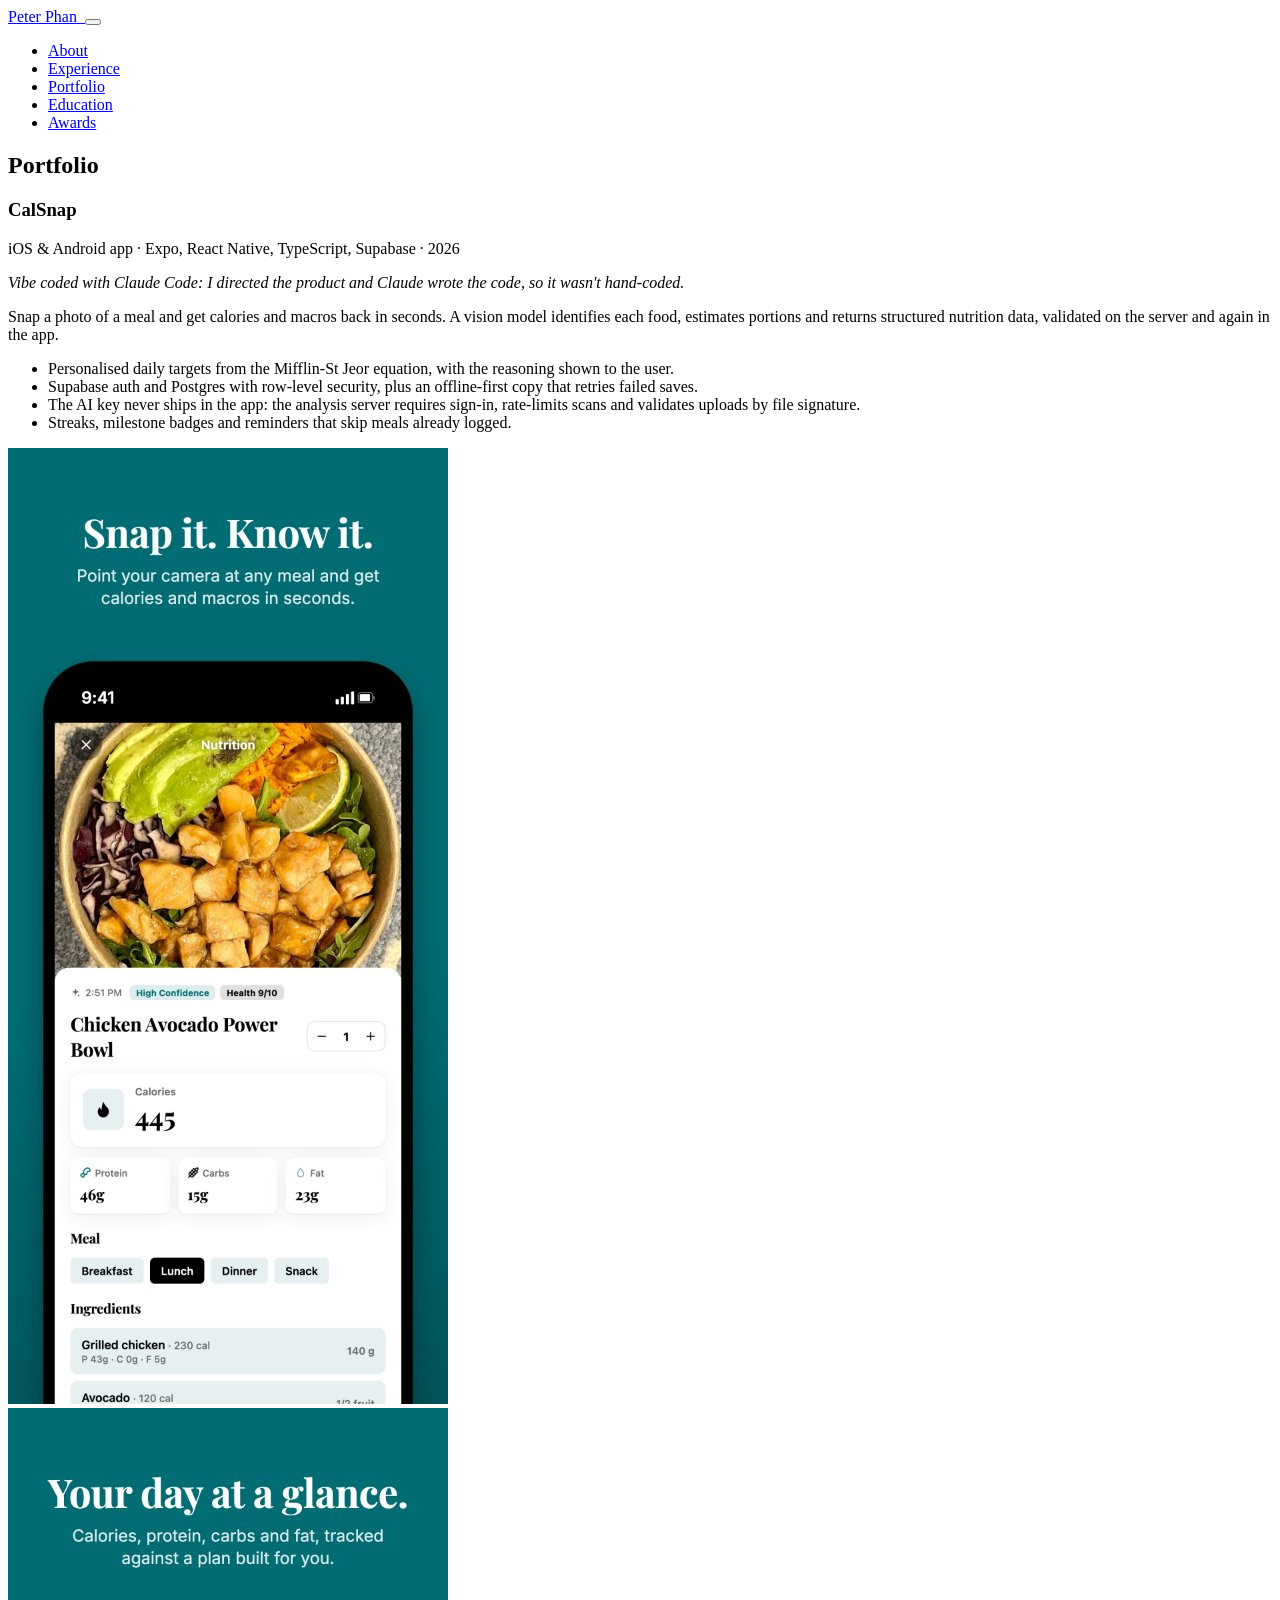
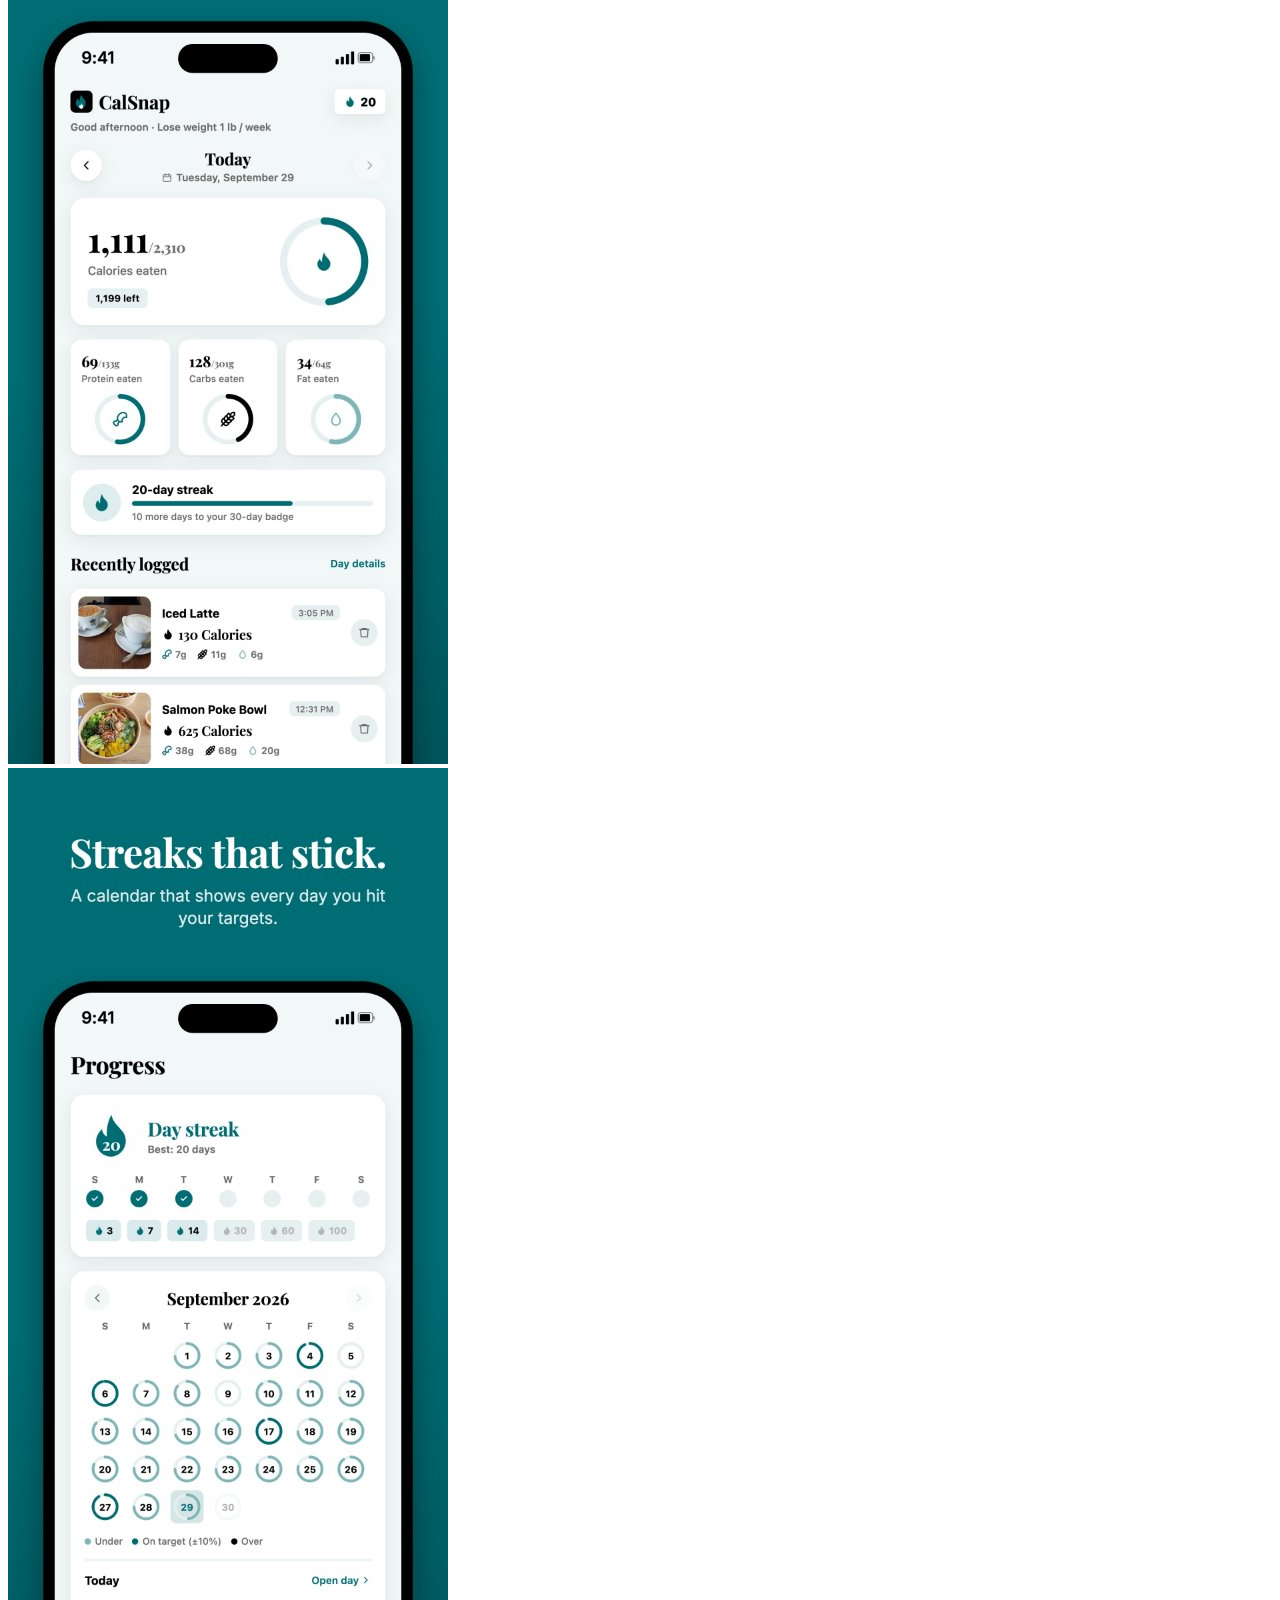
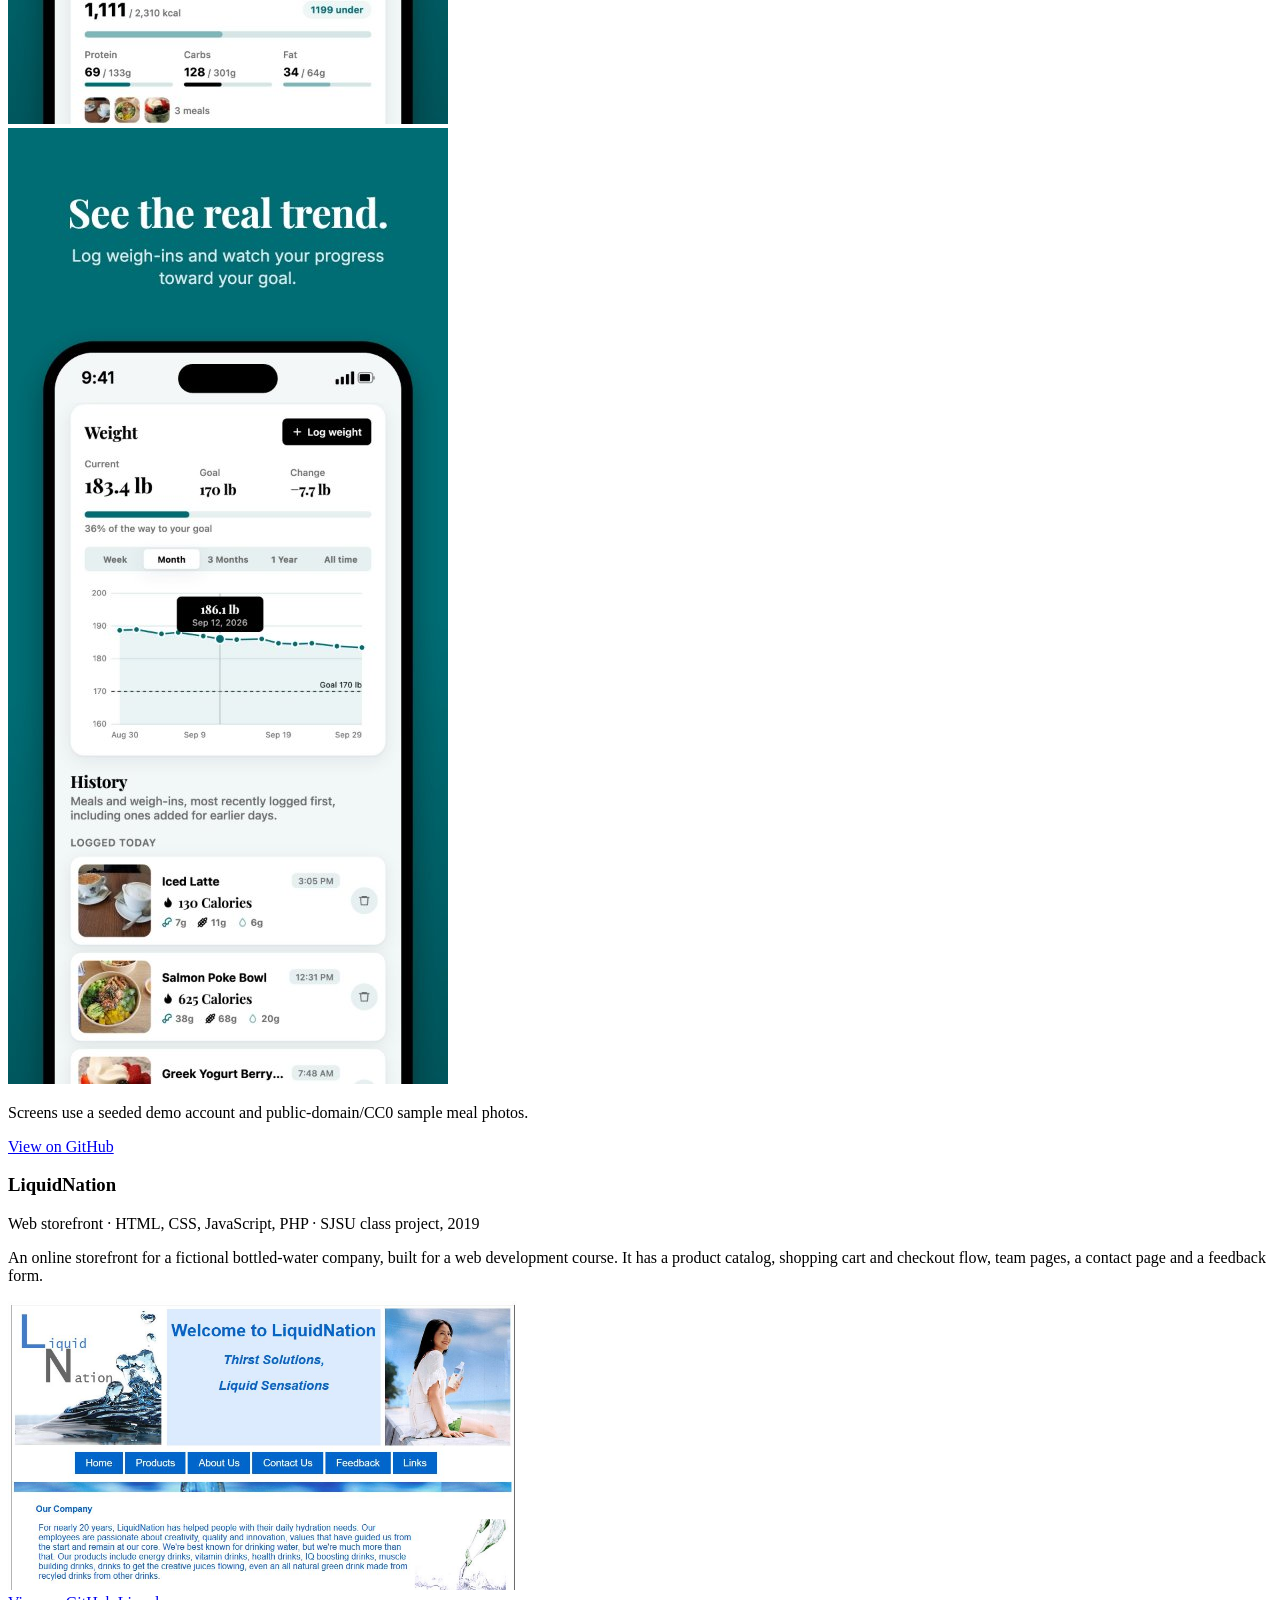
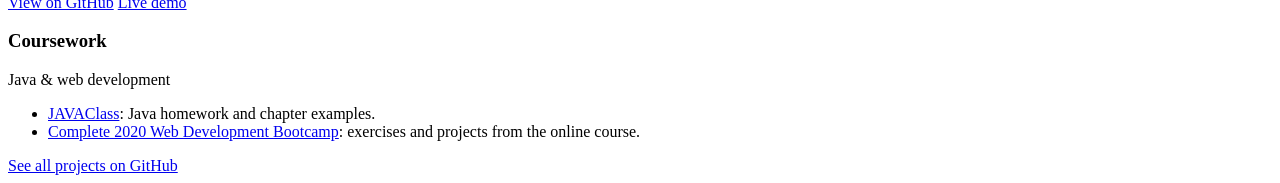
==== portfolio.html @ 84865133 "Move Portfolio to its own page Adds portfolio.html (same theme, nav links back to index.html section" ====
<!DOCTYPE html>
<html lang="en">

<head>

  <meta charset="utf-8">
  <meta name="viewport" content="width=device-width, initial-scale=1, shrink-to-fit=no">
  <meta name="description" content="Peter Phan's portfolio: CalSnap, LiquidNation and coursework projects.">
  <meta name="author" content="">

  <title>Portfolio - Peter Phan</title>

  <!-- Bootstrap core CSS -->
  <link href="vendor/bootstrap/css/bootstrap.min.css" rel="stylesheet">

  <!-- Custom fonts for this template -->
  <link href="https://fonts.googleapis.com/css?family=Saira+Extra+Condensed:500,700" rel="stylesheet">
  <link href="https://fonts.googleapis.com/css?family=Muli:400,400i,800,800i" rel="stylesheet">
  <link href="vendor/fontawesome-free/css/all.min.css" rel="stylesheet">

  <!-- Custom styles for this template -->
  <link href="css/resume.min.css" rel="stylesheet">

</head>

<body id="page-top">

  <nav class="navbar navbar-expand-lg navbar-dark bg-primary fixed-top" id="sideNav">
    <a class="navbar-brand" href="index.html#about">
      <span class="d-block d-lg-none">Peter Phan</span>
      <span class="d-none d-lg-block">
        <img class="img-fluid img-profile rounded-circle mx-auto mb-2" src="img/profile2.png" alt="">
      </span>
    </a>
    <button class="navbar-toggler" type="button" data-toggle="collapse" data-target="#navbarSupportedContent" aria-controls="navbarSupportedContent" aria-expanded="false" aria-label="Toggle navigation">
      <span class="navbar-toggler-icon"></span>
    </button>
    <div class="collapse navbar-collapse" id="navbarSupportedContent">
      <ul class="navbar-nav">
        <li class="nav-item"><a class="nav-link" href="index.html#about">About</a></li>
        <li class="nav-item"><a class="nav-link" href="index.html#experience">Experience</a></li>
        <li class="nav-item"><a class="nav-link active" href="portfolio.html">Portfolio</a></li>
        <li class="nav-item"><a class="nav-link" href="index.html#education">Education</a></li>
        <li class="nav-item"><a class="nav-link" href="index.html#awards">Awards</a></li>
      </ul>
    </div>
  </nav>

  <div class="container-fluid p-0">

    <section class="resume-section p-3 p-lg-5 d-flex align-items-center" id="portfolio">
      <div class="w-100">
        <h2 class="mb-5">Portfolio</h2>

        <div class="resume-item mb-5">
          <h3 class="mb-0">CalSnap</h3>
          <div class="subheading mb-3">iOS &amp; Android app &middot; Expo, React Native, TypeScript, Supabase &middot; 2026</div>
          <p><em>Vibe coded with Claude Code: I directed the product and Claude wrote the code, so it wasn't hand-coded.</em></p>
          <p>Snap a photo of a meal and get calories and macros back in seconds. A vision model identifies each food, estimates portions and returns structured nutrition data, validated on the server and again in the app.</p>
          <ul>
            <li>Personalised daily targets from the Mifflin-St Jeor equation, with the reasoning shown to the user.</li>
            <li>Supabase auth and Postgres with row-level security, plus an offline-first copy that retries failed saves.</li>
            <li>The AI key never ships in the app: the analysis server requires sign-in, rate-limits scans and validates uploads by file signature.</li>
            <li>Streaks, milestone badges and reminders that skip meals already logged.</li>
          </ul>
          <div class="row mb-3">
            <div class="col-6 col-md-3 mb-3"><img class="img-fluid rounded border" src="img/portfolio/calsnap-scan.jpg" alt="CalSnap scan result with a per-ingredient breakdown" loading="lazy"></div>
            <div class="col-6 col-md-3 mb-3"><img class="img-fluid rounded border" src="img/portfolio/calsnap-today.jpg" alt="CalSnap home screen with calorie and macro rings" loading="lazy"></div>
            <div class="col-6 col-md-3 mb-3"><img class="img-fluid rounded border" src="img/portfolio/calsnap-streaks.jpg" alt="CalSnap progress screen with streak and calendar" loading="lazy"></div>
            <div class="col-6 col-md-3 mb-3"><img class="img-fluid rounded border" src="img/portfolio/calsnap-weight.jpg" alt="CalSnap weight trend chart" loading="lazy"></div>
          </div>
          <p class="small text-muted">Screens use a seeded demo account and public-domain/CC0 sample meal photos.</p>
          <a class="btn btn-primary btn-sm" href="https://github.com/petephan/CalTracker"><i class="fab fa-github"></i> View on GitHub</a>
        </div>

        <div class="resume-item mb-5">
          <h3 class="mb-0">LiquidNation</h3>
          <div class="subheading mb-3">Web storefront &middot; HTML, CSS, JavaScript, PHP &middot; SJSU class project, 2019</div>
          <p>An online storefront for a fictional bottled-water company, built for a web development course. It has a product catalog, shopping cart and checkout flow, team pages, a contact page and a feedback form.</p>
          <a href="https://petephan.github.io/LiquidNation/"><img class="img-fluid rounded border mb-3" style="max-width: 32rem;" src="img/portfolio/liquidnation.jpg" alt="LiquidNation home page" loading="lazy"></a>
          <div>
            <a class="btn btn-primary btn-sm" href="https://github.com/petephan/LiquidNation"><i class="fab fa-github"></i> View on GitHub</a>
            <a class="btn btn-outline-primary btn-sm" href="https://petephan.github.io/LiquidNation/">Live demo</a>
          </div>
        </div>

        <div class="resume-item mb-5">
          <h3 class="mb-0">Coursework</h3>
          <div class="subheading mb-3">Java &amp; web development</div>
          <ul class="mb-3">
            <li><a href="https://github.com/petephan/JAVAClass">JAVAClass</a>: Java homework and chapter examples.</li>
            <li><a href="https://github.com/petephan/Complete2020WebDevBootcamp">Complete 2020 Web Development Bootcamp</a>: exercises and projects from the online course.</li>
          </ul>
        </div>

        <a href="https://github.com/petephan">See all projects on GitHub <i class="fas fa-arrow-right"></i></a>
      </div>
    </section>

  </div>

  <!-- Bootstrap core JavaScript -->
  <script src="vendor/jquery/jquery.min.js"></script>
  <script src="vendor/bootstrap/js/bootstrap.bundle.min.js"></script>

  <!-- Plugin JavaScript -->
  <script src="vendor/jquery-easing/jquery.easing.min.js"></script>

  <!-- Custom scripts for this template -->
  <script src="js/resume.min.js"></script>

</body>

</html>
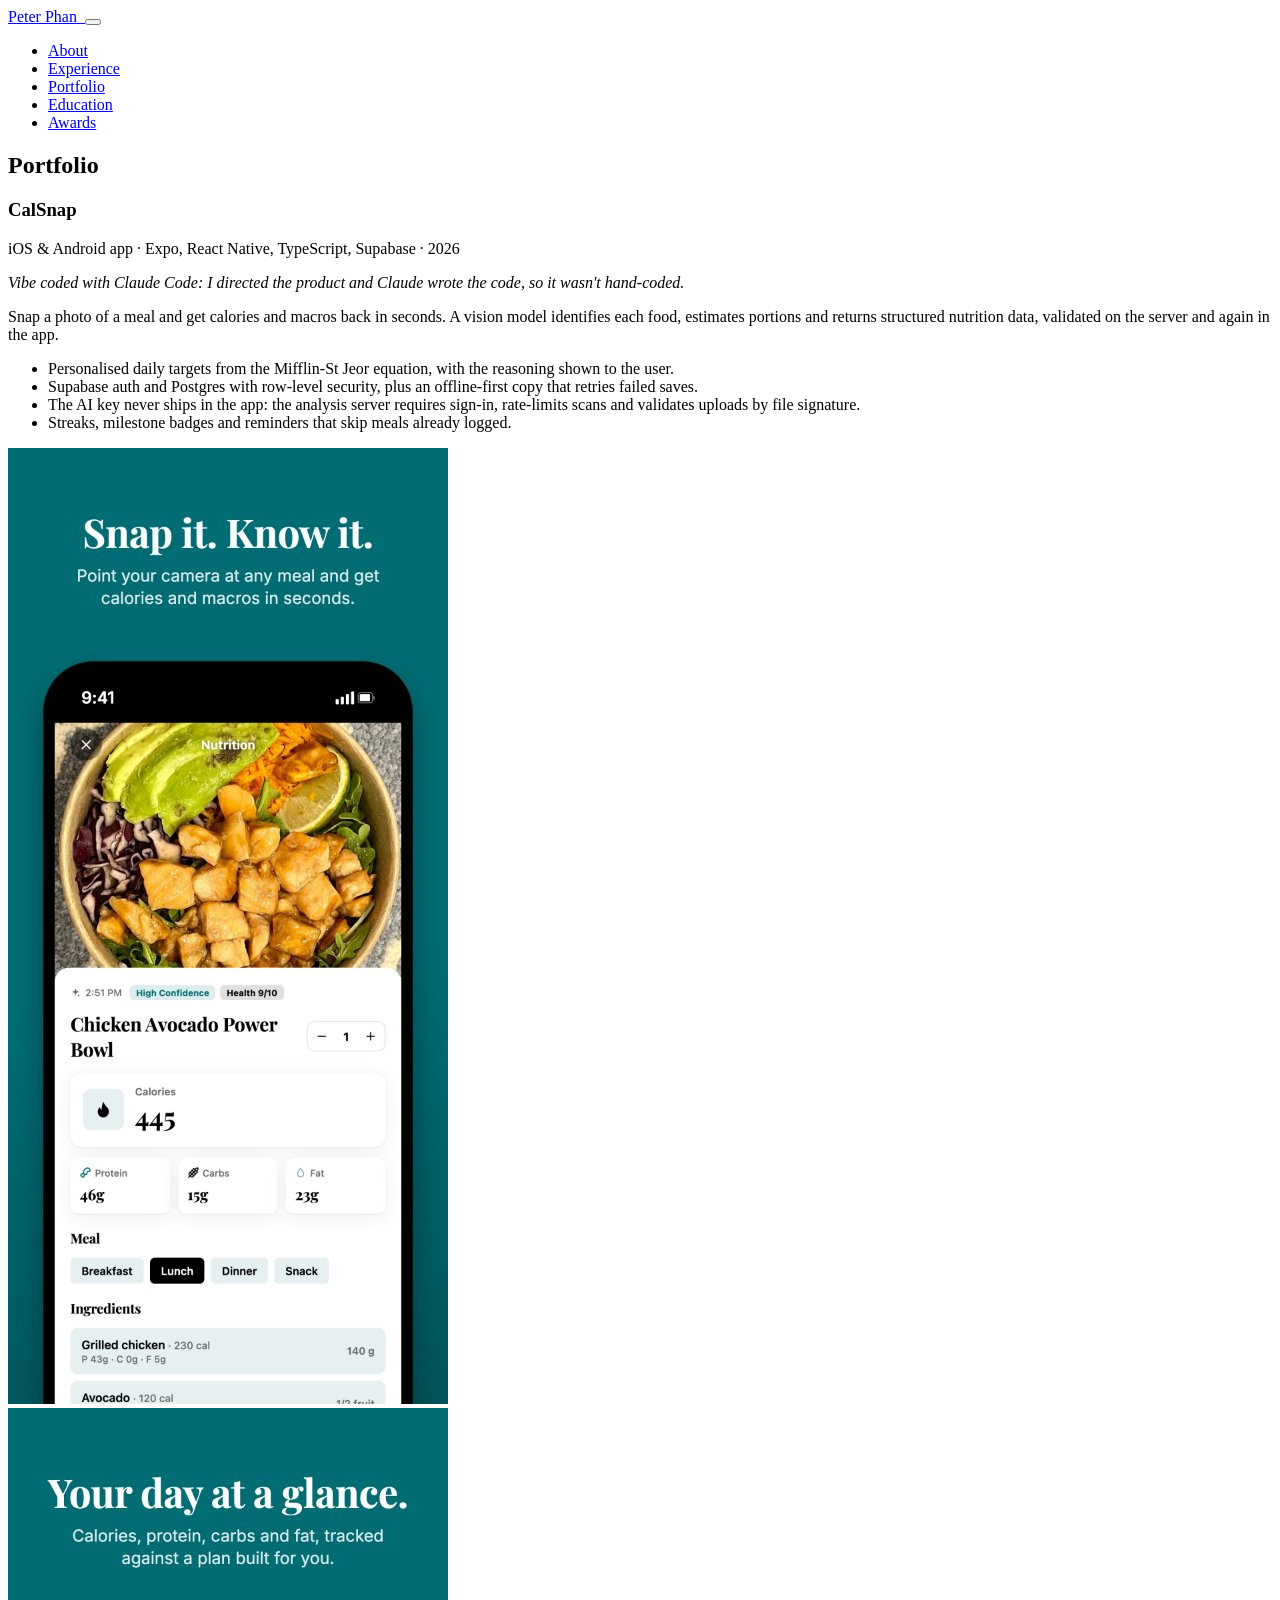
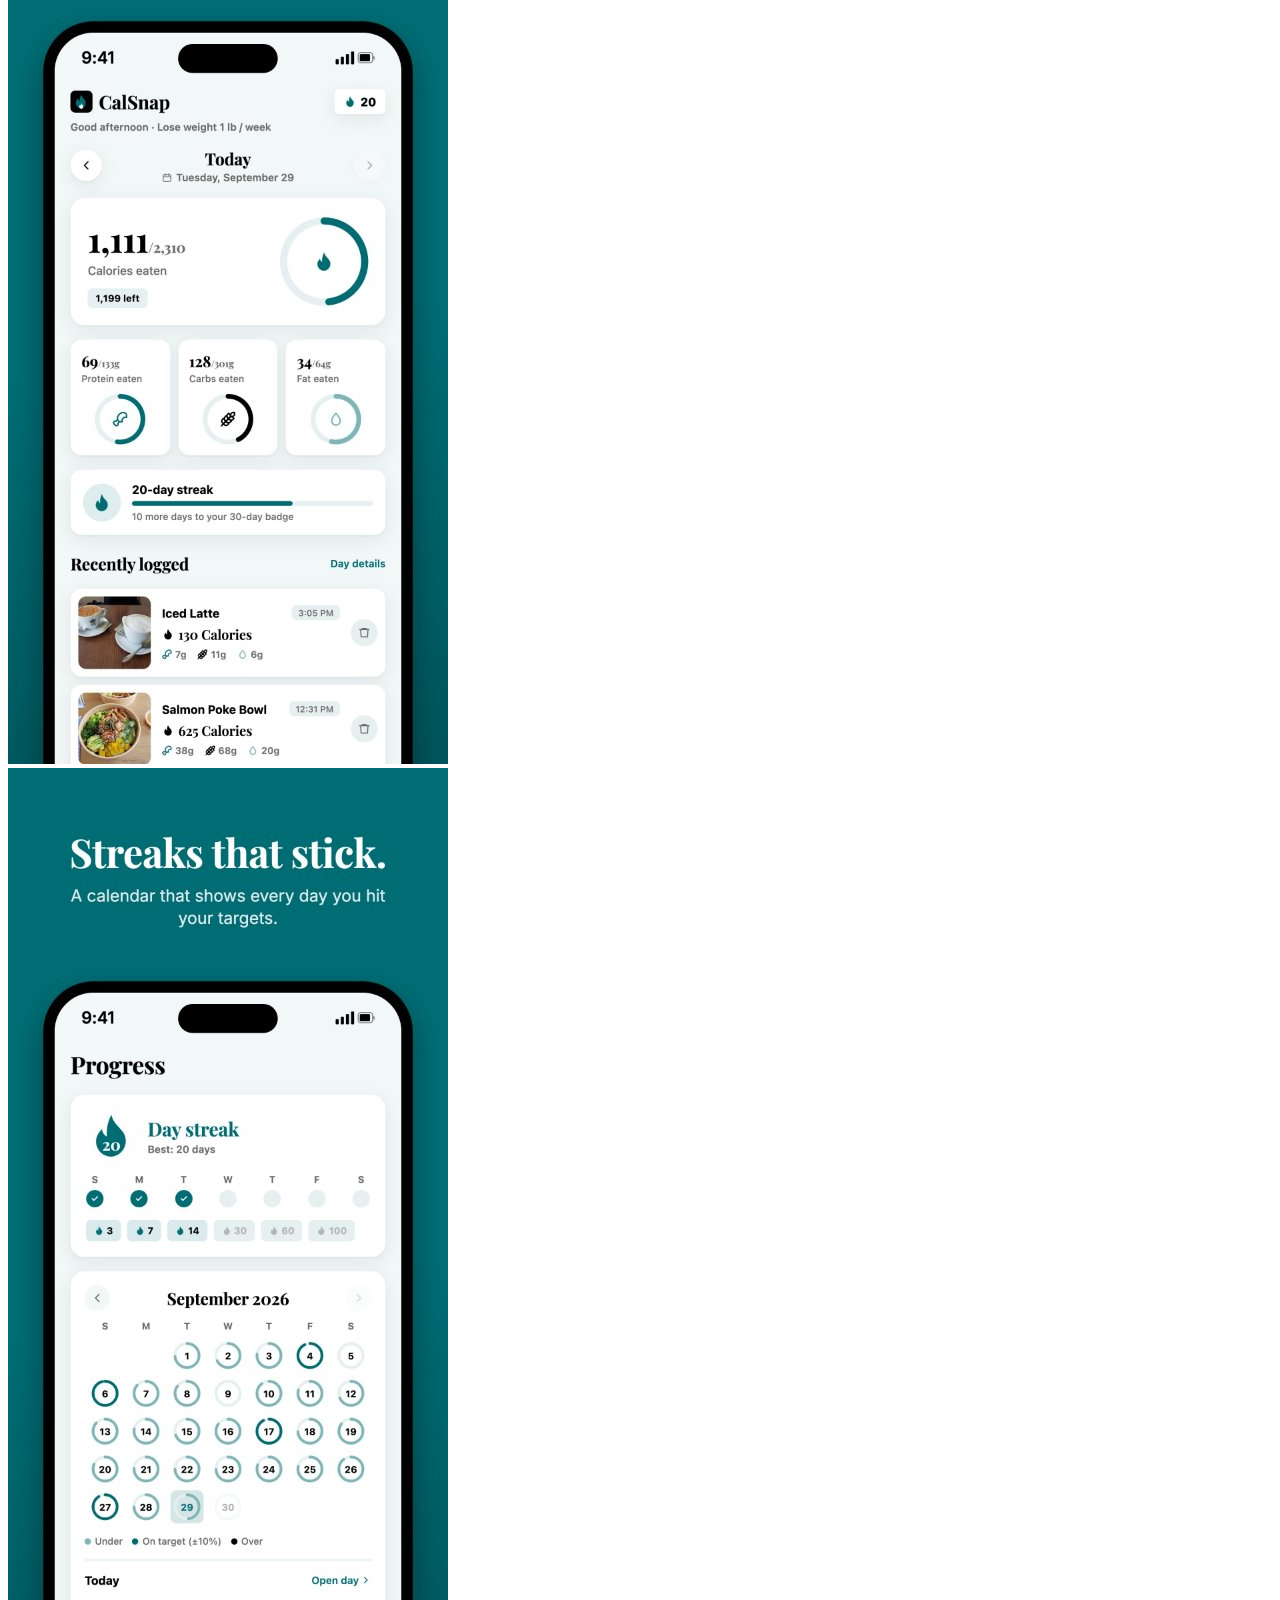
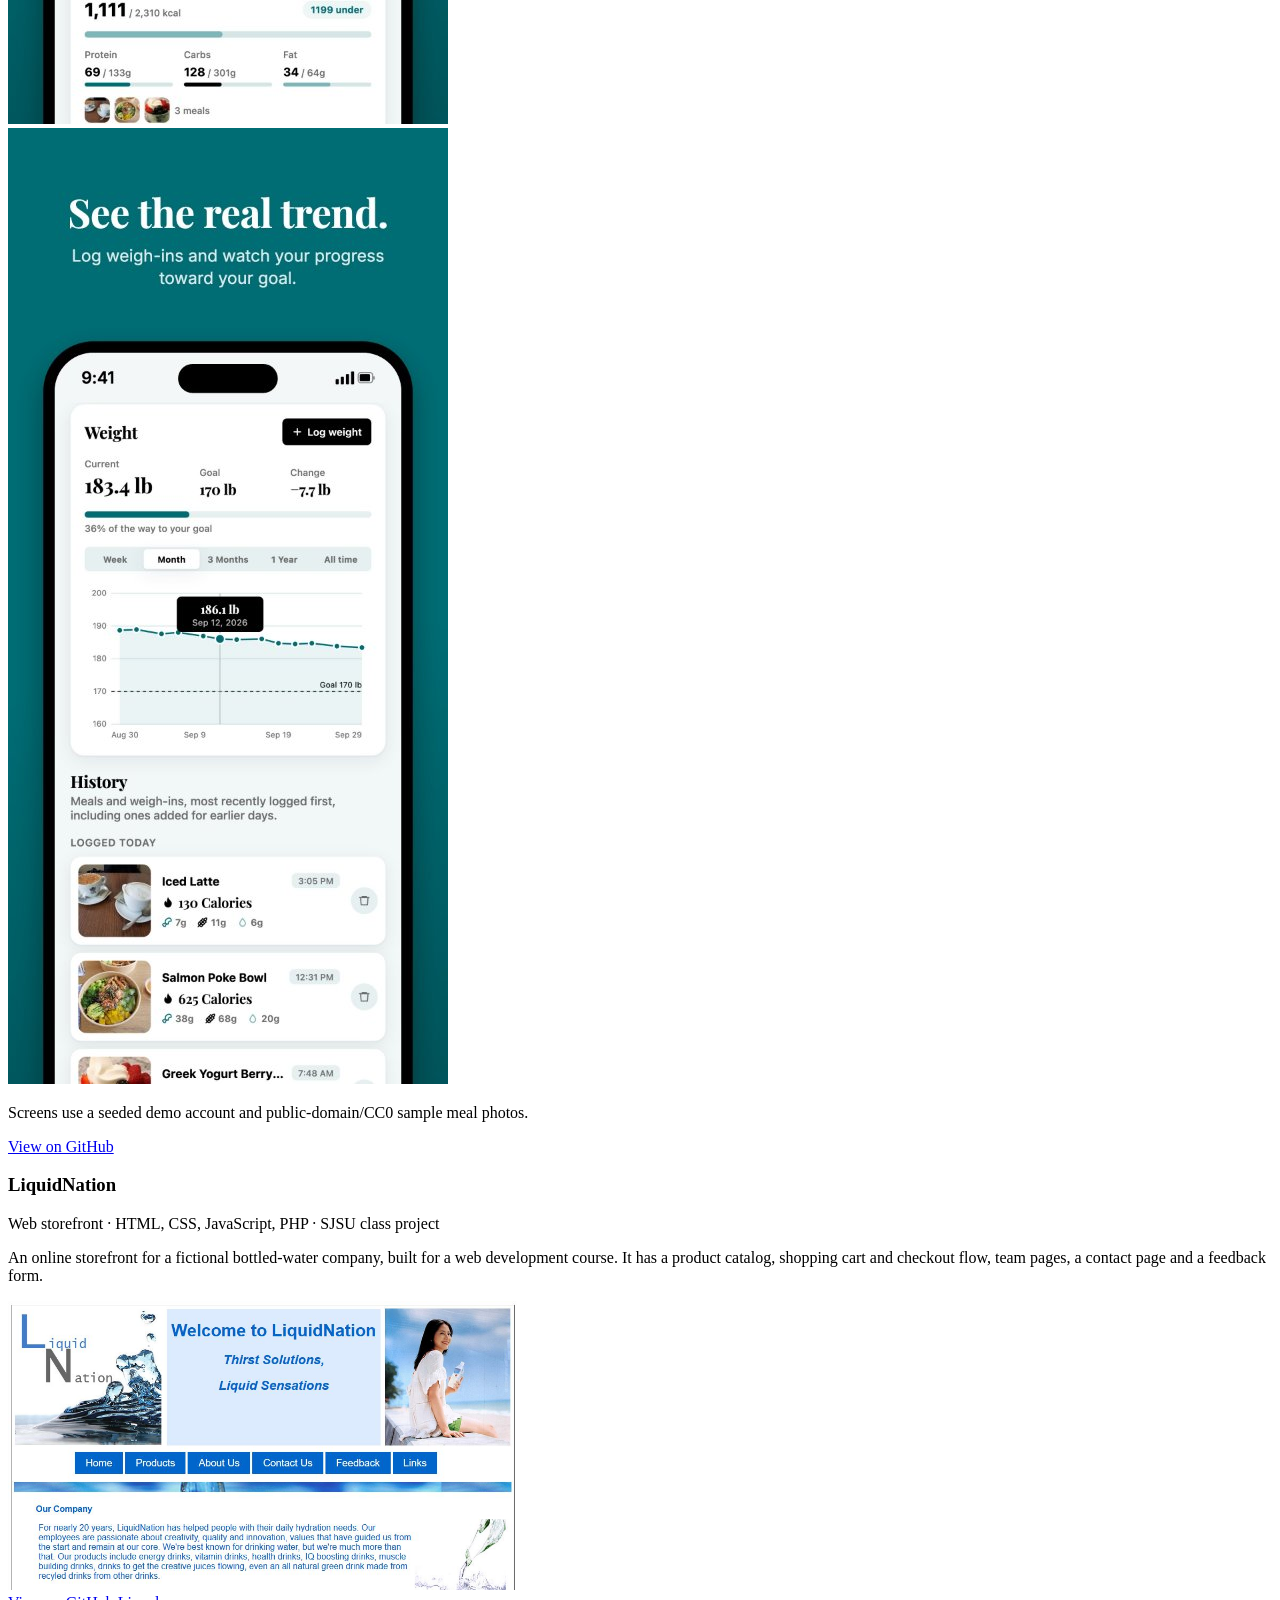
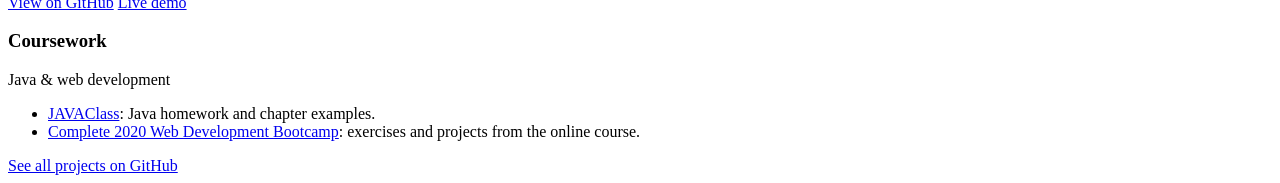
==== commit baa6d44e: "Update resume content, certifications and contact info - Location Mountain View, CA; new email; new " ====
--- a/portfolio.html
+++ b/portfolio.html
@@ -75,7 +75,7 @@
 
         <div class="resume-item mb-5">
           <h3 class="mb-0">LiquidNation</h3>
-          <div class="subheading mb-3">Web storefront &middot; HTML, CSS, JavaScript, PHP &middot; SJSU class project, 2019</div>
+          <div class="subheading mb-3">Web storefront &middot; HTML, CSS, JavaScript, PHP &middot; SJSU class project</div>
           <p>An online storefront for a fictional bottled-water company, built for a web development course. It has a product catalog, shopping cart and checkout flow, team pages, a contact page and a feedback form.</p>
           <a href="https://petephan.github.io/LiquidNation/"><img class="img-fluid rounded border mb-3" style="max-width: 32rem;" src="img/portfolio/liquidnation.jpg" alt="LiquidNation home page" loading="lazy"></a>
           <div>
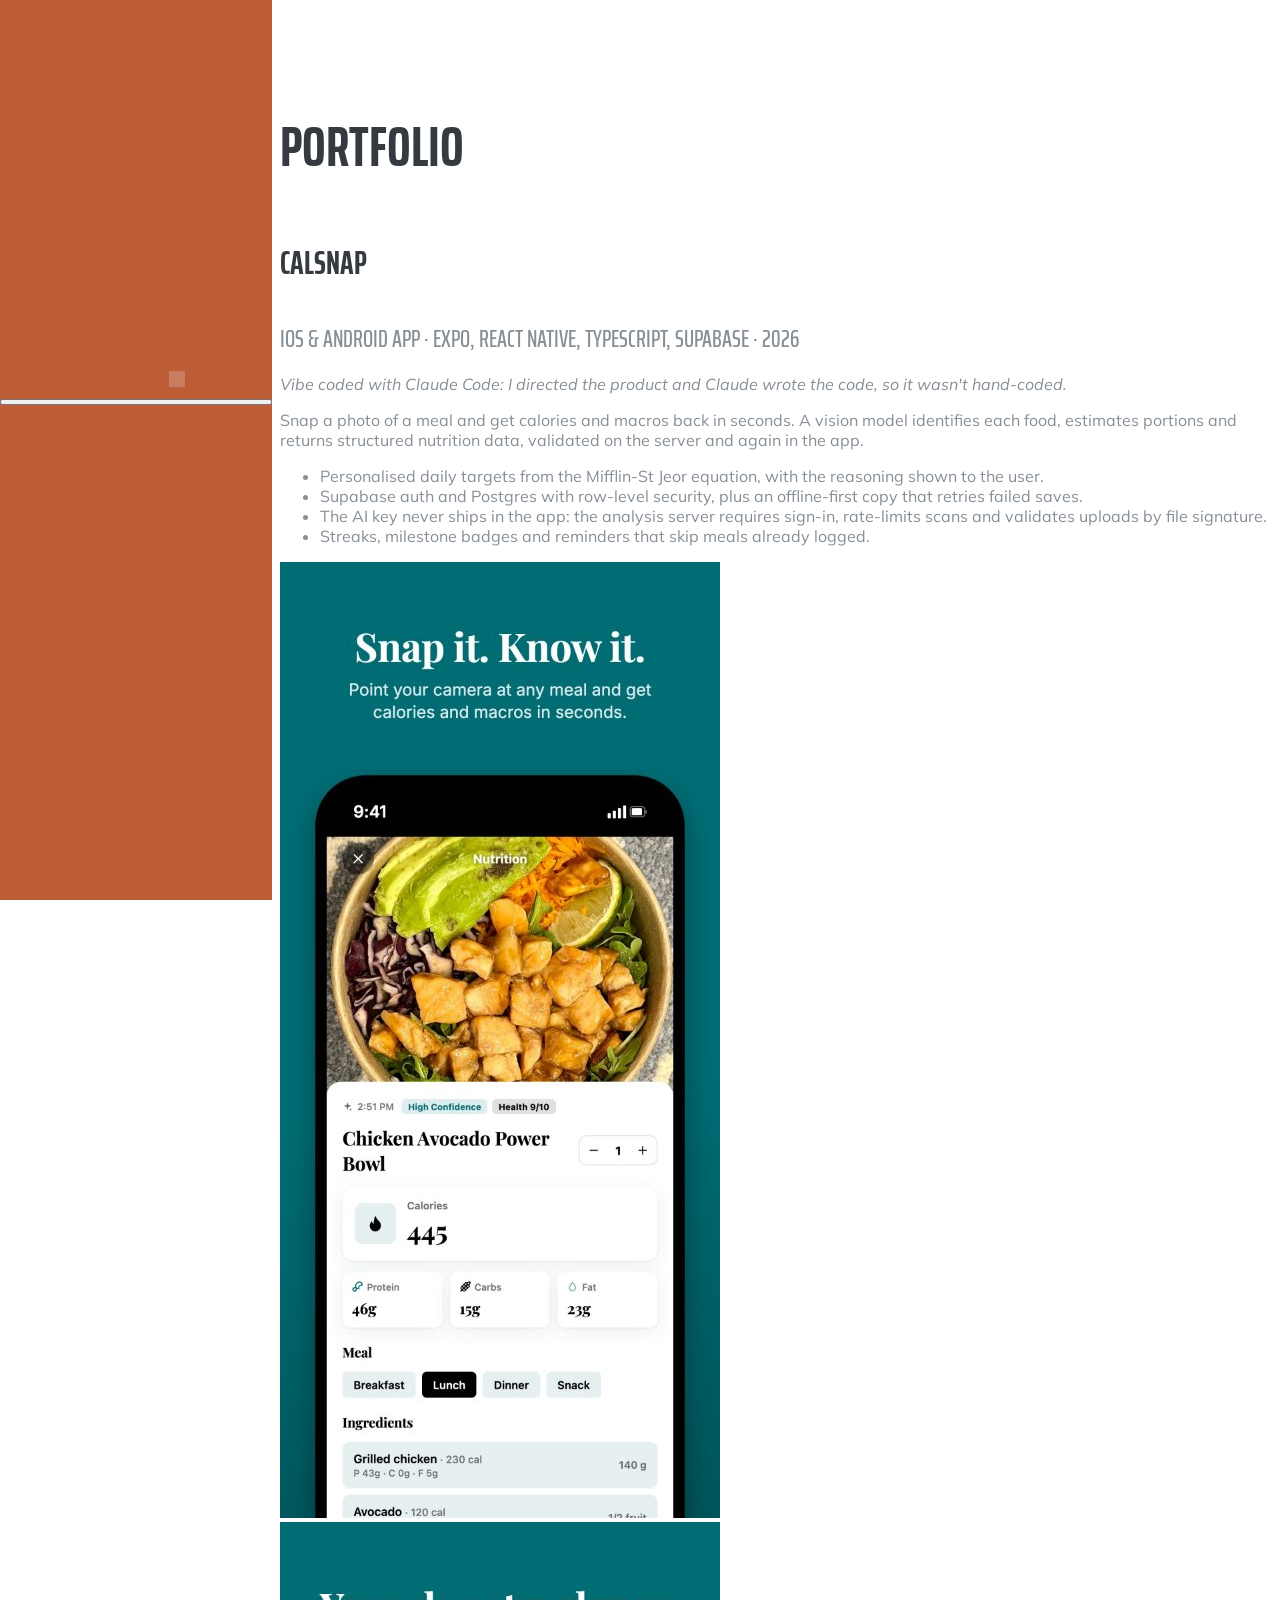
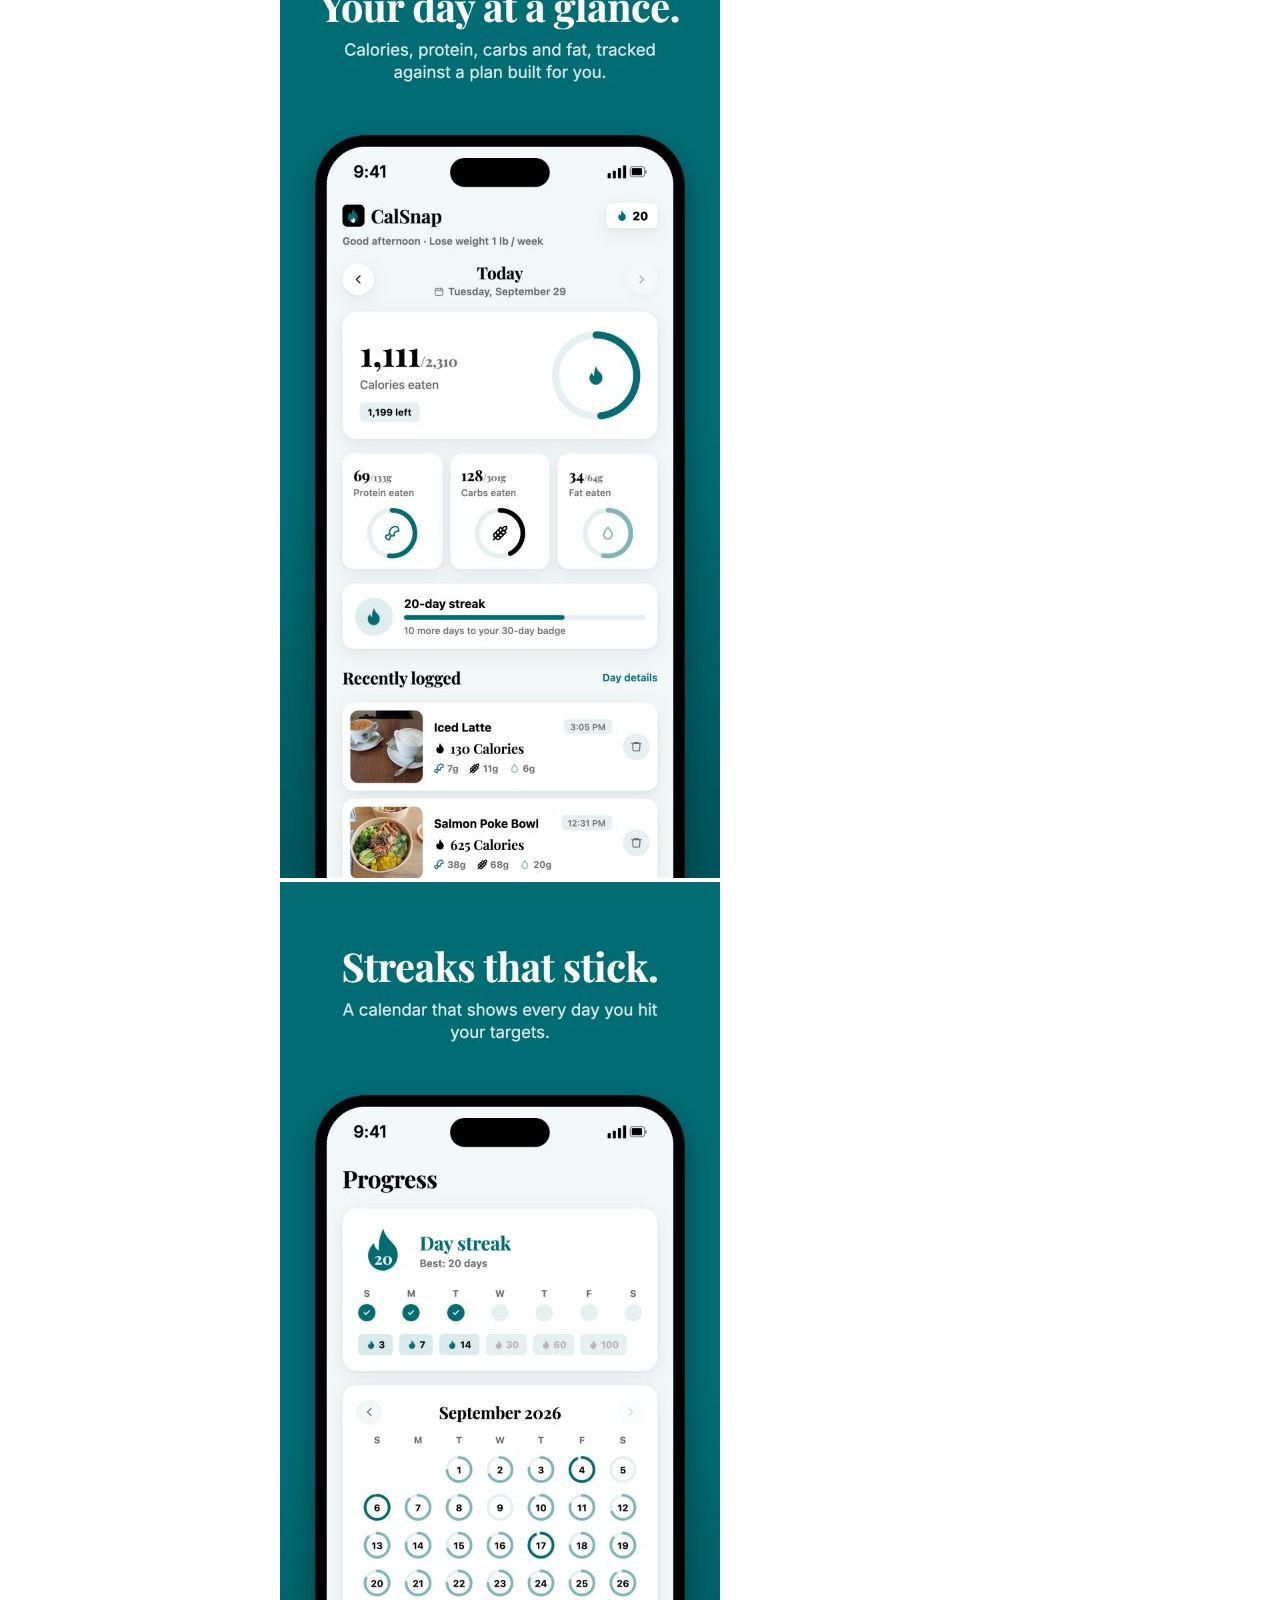
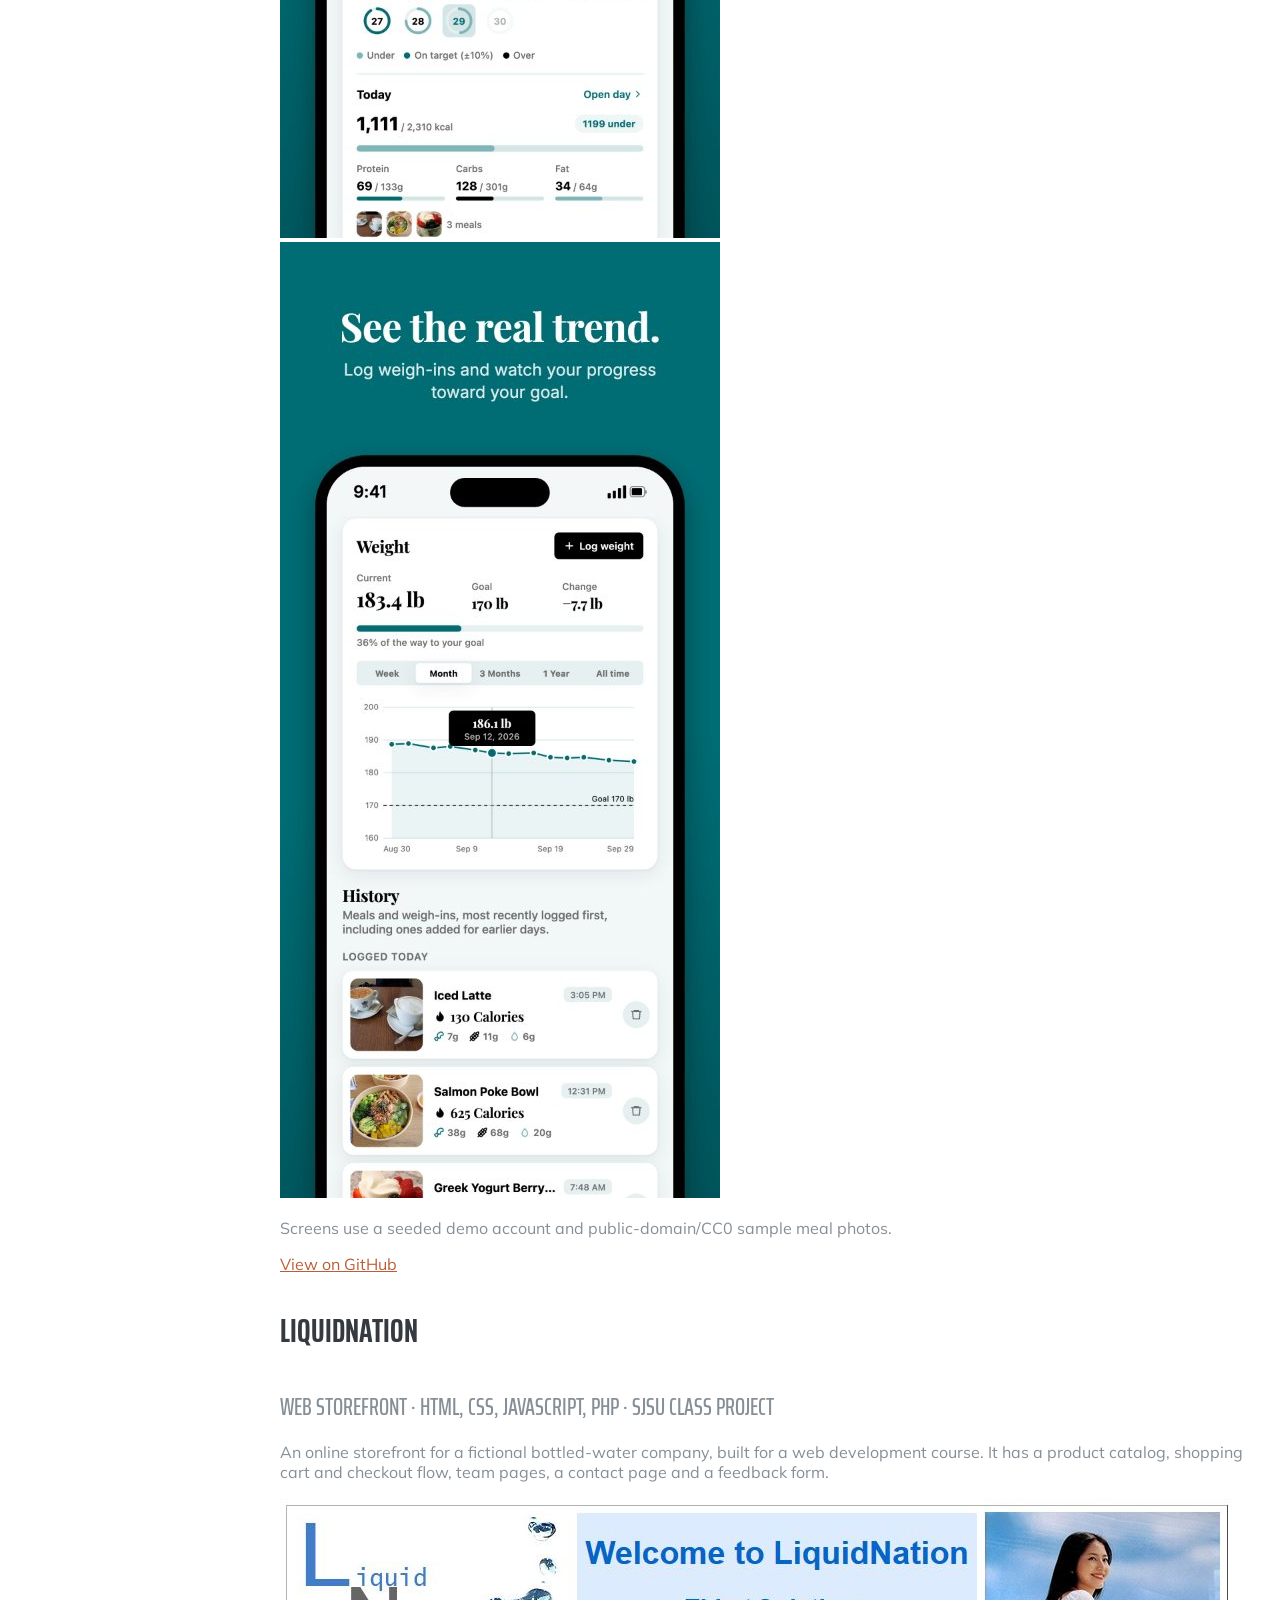
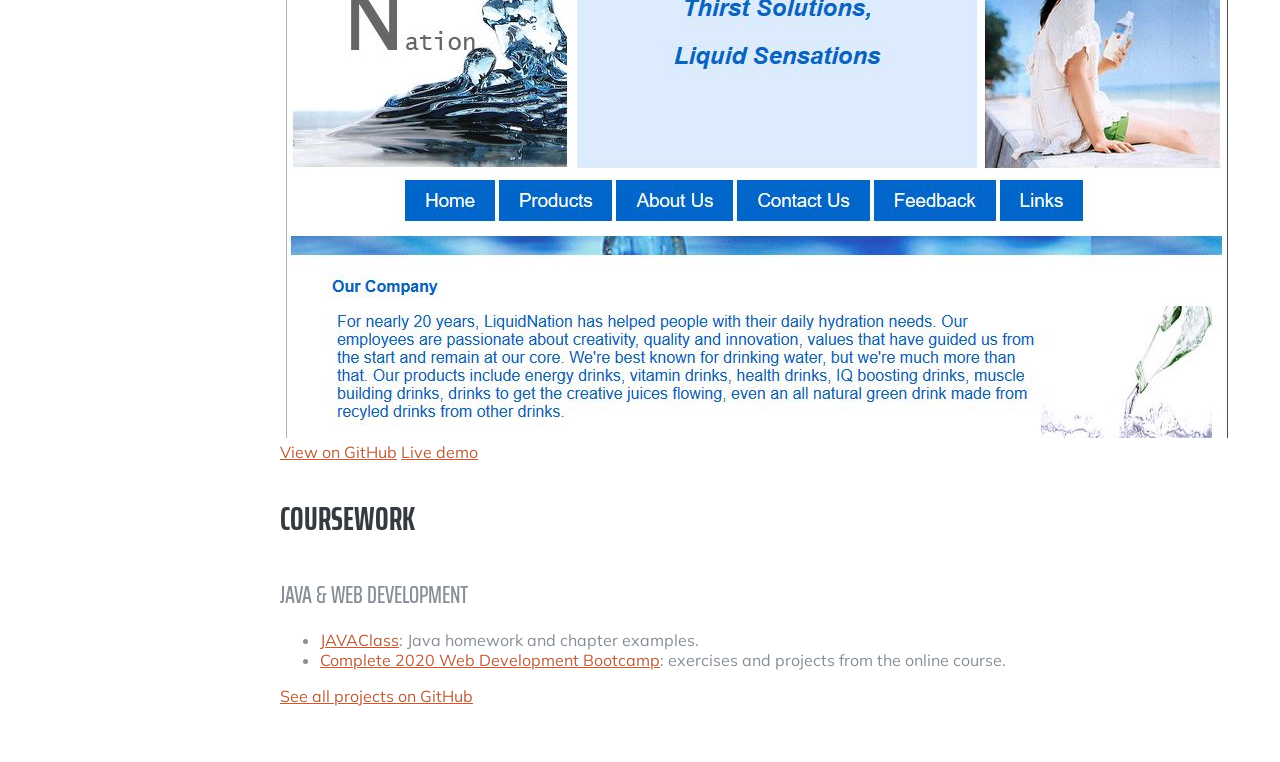
==== commit a73327d0: "Fix mobile layout, show photo on mobile, update Cisco end date - Page was wider than phone screens (" ====
--- a/portfolio.html
+++ b/portfolio.html
@@ -63,11 +63,11 @@
             <li>The AI key never ships in the app: the analysis server requires sign-in, rate-limits scans and validates uploads by file signature.</li>
             <li>Streaks, milestone badges and reminders that skip meals already logged.</li>
           </ul>
-          <div class="row mb-3">
-            <div class="col-6 col-md-3 mb-3"><img class="img-fluid rounded border" src="img/portfolio/calsnap-scan.jpg" alt="CalSnap scan result with a per-ingredient breakdown" loading="lazy"></div>
-            <div class="col-6 col-md-3 mb-3"><img class="img-fluid rounded border" src="img/portfolio/calsnap-today.jpg" alt="CalSnap home screen with calorie and macro rings" loading="lazy"></div>
-            <div class="col-6 col-md-3 mb-3"><img class="img-fluid rounded border" src="img/portfolio/calsnap-streaks.jpg" alt="CalSnap progress screen with streak and calendar" loading="lazy"></div>
-            <div class="col-6 col-md-3 mb-3"><img class="img-fluid rounded border" src="img/portfolio/calsnap-weight.jpg" alt="CalSnap weight trend chart" loading="lazy"></div>
+          <div class="row no-gutters mb-3">
+            <div class="col-6 col-md-3 pr-2 mb-3"><img class="img-fluid rounded border" src="img/portfolio/calsnap-scan.jpg" alt="CalSnap scan result with a per-ingredient breakdown" loading="lazy"></div>
+            <div class="col-6 col-md-3 pr-2 mb-3"><img class="img-fluid rounded border" src="img/portfolio/calsnap-today.jpg" alt="CalSnap home screen with calorie and macro rings" loading="lazy"></div>
+            <div class="col-6 col-md-3 pr-2 mb-3"><img class="img-fluid rounded border" src="img/portfolio/calsnap-streaks.jpg" alt="CalSnap progress screen with streak and calendar" loading="lazy"></div>
+            <div class="col-6 col-md-3 pr-2 mb-3"><img class="img-fluid rounded border" src="img/portfolio/calsnap-weight.jpg" alt="CalSnap weight trend chart" loading="lazy"></div>
           </div>
           <p class="small text-muted">Screens use a seeded demo account and public-domain/CC0 sample meal photos.</p>
           <a class="btn btn-primary btn-sm" href="https://github.com/petephan/CalTracker"><i class="fab fa-github"></i> View on GitHub</a>
@@ -77,7 +77,7 @@
           <h3 class="mb-0">LiquidNation</h3>
           <div class="subheading mb-3">Web storefront &middot; HTML, CSS, JavaScript, PHP &middot; SJSU class project</div>
           <p>An online storefront for a fictional bottled-water company, built for a web development course. It has a product catalog, shopping cart and checkout flow, team pages, a contact page and a feedback form.</p>
-          <a href="https://petephan.github.io/LiquidNation/"><img class="img-fluid rounded border mb-3" style="max-width: 32rem;" src="img/portfolio/liquidnation.jpg" alt="LiquidNation home page" loading="lazy"></a>
+          <a class="d-block mb-3" style="max-width: 32rem;" href="https://petephan.github.io/LiquidNation/"><img class="img-fluid rounded border" src="img/portfolio/liquidnation.jpg" alt="LiquidNation home page" loading="lazy"></a>
           <div>
             <a class="btn btn-primary btn-sm" href="https://github.com/petephan/LiquidNation"><i class="fab fa-github"></i> View on GitHub</a>
             <a class="btn btn-outline-primary btn-sm" href="https://petephan.github.io/LiquidNation/">Live demo</a>
--- a/css/resume.min.css
+++ b/css/resume.min.css
@@ -0,0 +1,5 @@
+/*!
+ * Start Bootstrap - Resume v5.0.4 (https://startbootstrap.com/template-overviews/resume)
+ * Copyright 2013-2019 Start Bootstrap
+ * Licensed under MIT (https://github.com/BlackrockDigital/startbootstrap-resume/blob/master/LICENSE)
+ */body{font-family:Muli,-apple-system,BlinkMacSystemFont,'Segoe UI',Roboto,'Helvetica Neue',Arial,sans-serif,'Apple Color Emoji','Segoe UI Emoji','Segoe UI Symbol','Noto Color Emoji';padding-top:54px;color:#868e96}@media (min-width:992px){body{padding-top:0;padding-left:17rem}}h1,h2,h3,h4,h5,h6{font-family:'Saira Extra Condensed',-apple-system,BlinkMacSystemFont,'Segoe UI',Roboto,'Helvetica Neue',Arial,sans-serif,'Apple Color Emoji','Segoe UI Emoji','Segoe UI Symbol','Noto Color Emoji';font-weight:700;text-transform:uppercase;color:#343a40}h1{font-size:6rem;line-height:5.5rem}h2{font-size:3.5rem}h3{font-size:2rem}p.lead{font-size:1.15rem;font-weight:400}.subheading{text-transform:uppercase;font-weight:500;font-family:'Saira Extra Condensed',-apple-system,BlinkMacSystemFont,'Segoe UI',Roboto,'Helvetica Neue',Arial,sans-serif,'Apple Color Emoji','Segoe UI Emoji','Segoe UI Symbol','Noto Color Emoji';font-size:1.5rem}.social-icons a{display:inline-block;height:3.5rem;width:3.5rem;background-color:#495057;color:#fff!important;border-radius:100%;text-align:center;font-size:1.5rem;line-height:3.5rem;margin-right:1rem}.social-icons a:last-child{margin-right:0}.social-icons a:hover{background-color:#bd5d38}.dev-icons{font-size:3rem}.dev-icons .list-inline-item i:hover{color:#bd5d38}#sideNav .navbar-nav .nav-item .nav-link{font-weight:800;letter-spacing:.05rem;text-transform:uppercase}#sideNav .navbar-toggler:focus{outline-color:#d48a6e}@media (min-width:992px){#sideNav{text-align:center;position:fixed;top:0;left:0;display:-webkit-box;display:-ms-flexbox;display:flex;-webkit-box-orient:vertical;-webkit-box-direction:normal;-ms-flex-direction:column;flex-direction:column;width:17rem;height:100vh}#sideNav .navbar-brand{display:-webkit-box;display:-ms-flexbox;display:flex;margin:auto auto 0;padding:.5rem}#sideNav .navbar-brand .img-profile{max-width:10rem;max-height:10rem;border:.5rem solid rgba(255,255,255,.2)}#sideNav .navbar-collapse{display:-webkit-box;display:-ms-flexbox;display:flex;-webkit-box-align:start;-ms-flex-align:start;align-items:flex-start;-webkit-box-flex:0;-ms-flex-positive:0;flex-grow:0;width:100%;margin-bottom:auto}#sideNav .navbar-collapse .navbar-nav{-webkit-box-orient:vertical;-webkit-box-direction:normal;-ms-flex-direction:column;flex-direction:column;width:100%}#sideNav .navbar-collapse .navbar-nav .nav-item{display:block}#sideNav .navbar-collapse .navbar-nav .nav-item .nav-link{display:block}}section.resume-section{padding-top:5rem!important;padding-bottom:5rem!important;max-width:75rem}section.resume-section .resume-item .resume-date{min-width:none}@media (min-width:768px){section.resume-section{min-height:100vh}section.resume-section .resume-item .resume-date{min-width:18rem}}@media (min-width:992px){section.resume-section{padding-top:3rem!important;padding-bottom:3rem!important}}.bg-primary{background-color:#bd5d38!important}.text-primary{color:#bd5d38!important}a{color:#bd5d38}a:active,a:focus,a:hover{color:#824027}@media (max-width:575.98px){section.resume-section h2{font-size:2.25rem;overflow-wrap:anywhere}}@media (max-width:575.98px){section.resume-section .subheading,section.resume-section h3{overflow-wrap:anywhere}}@media (max-width:359.98px){section.resume-section h1{font-size:4.5rem}section.resume-section .subheading{font-size:1.25rem}}
